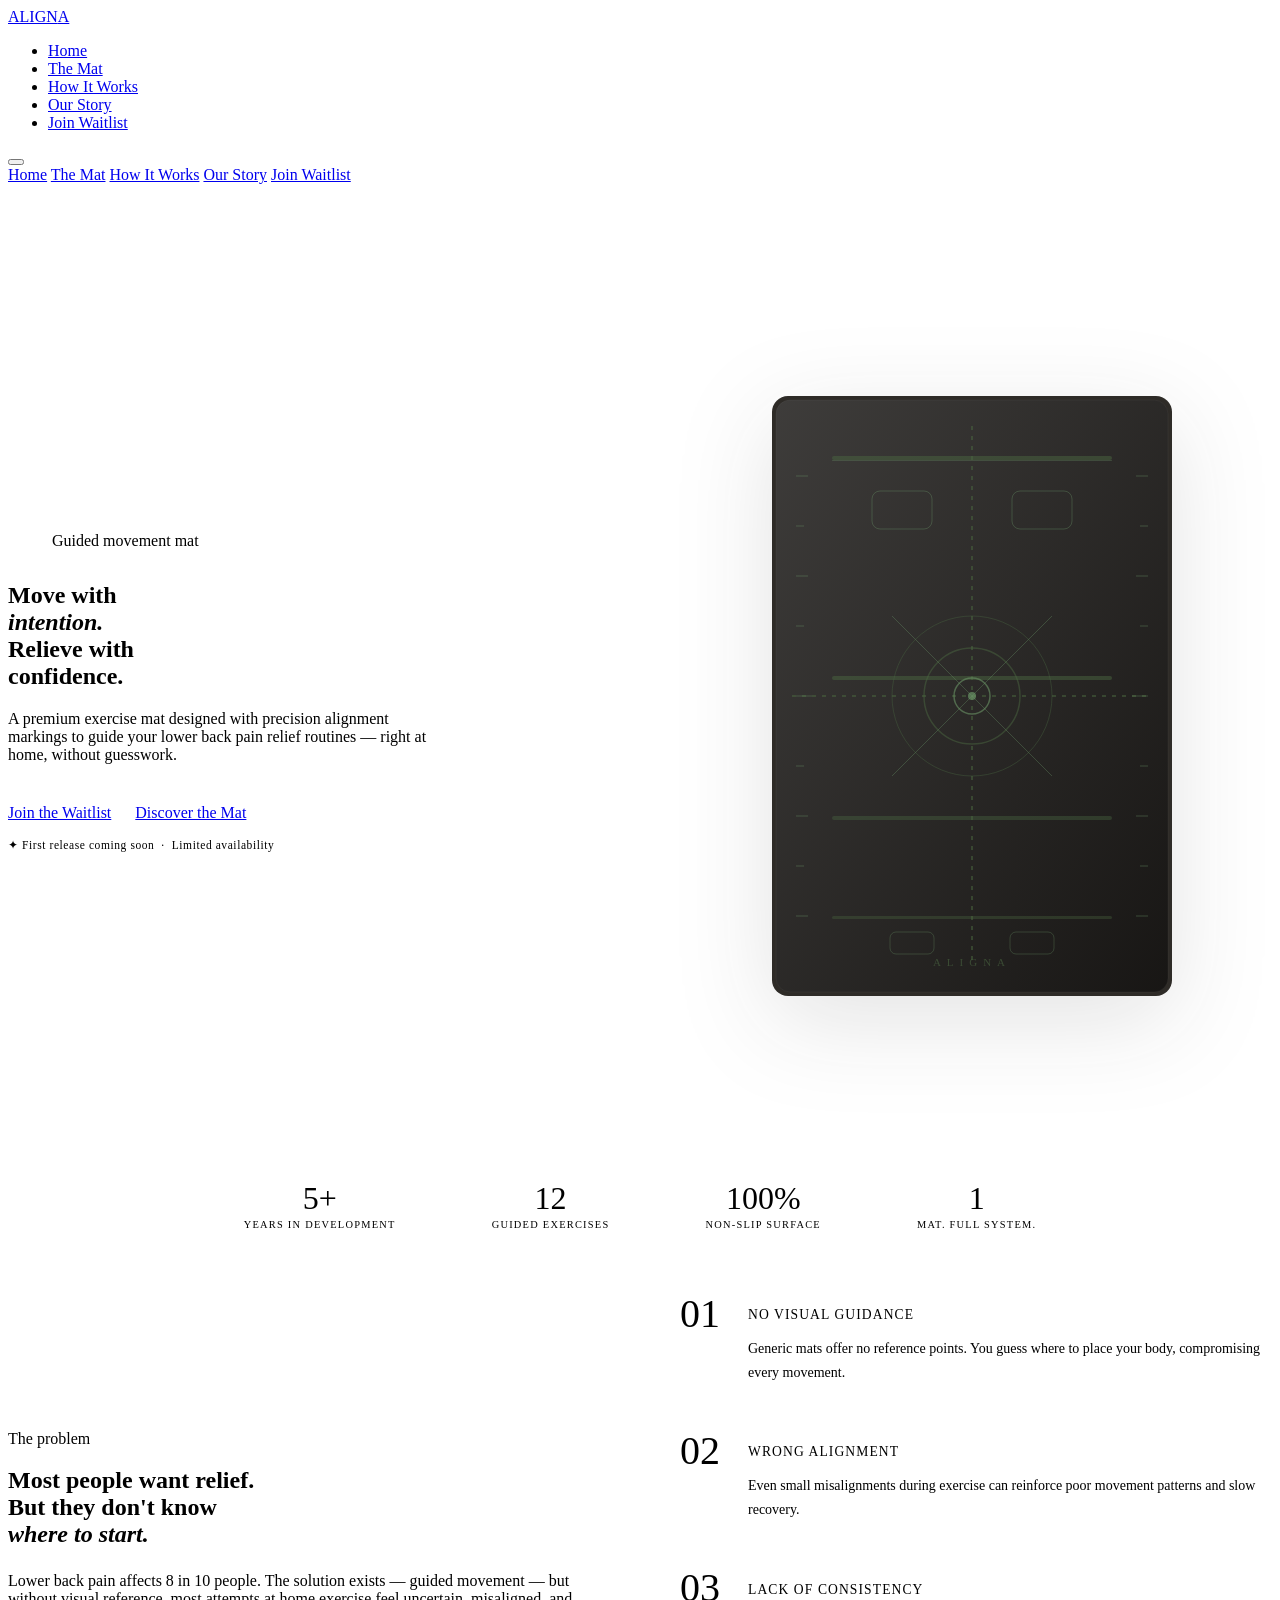
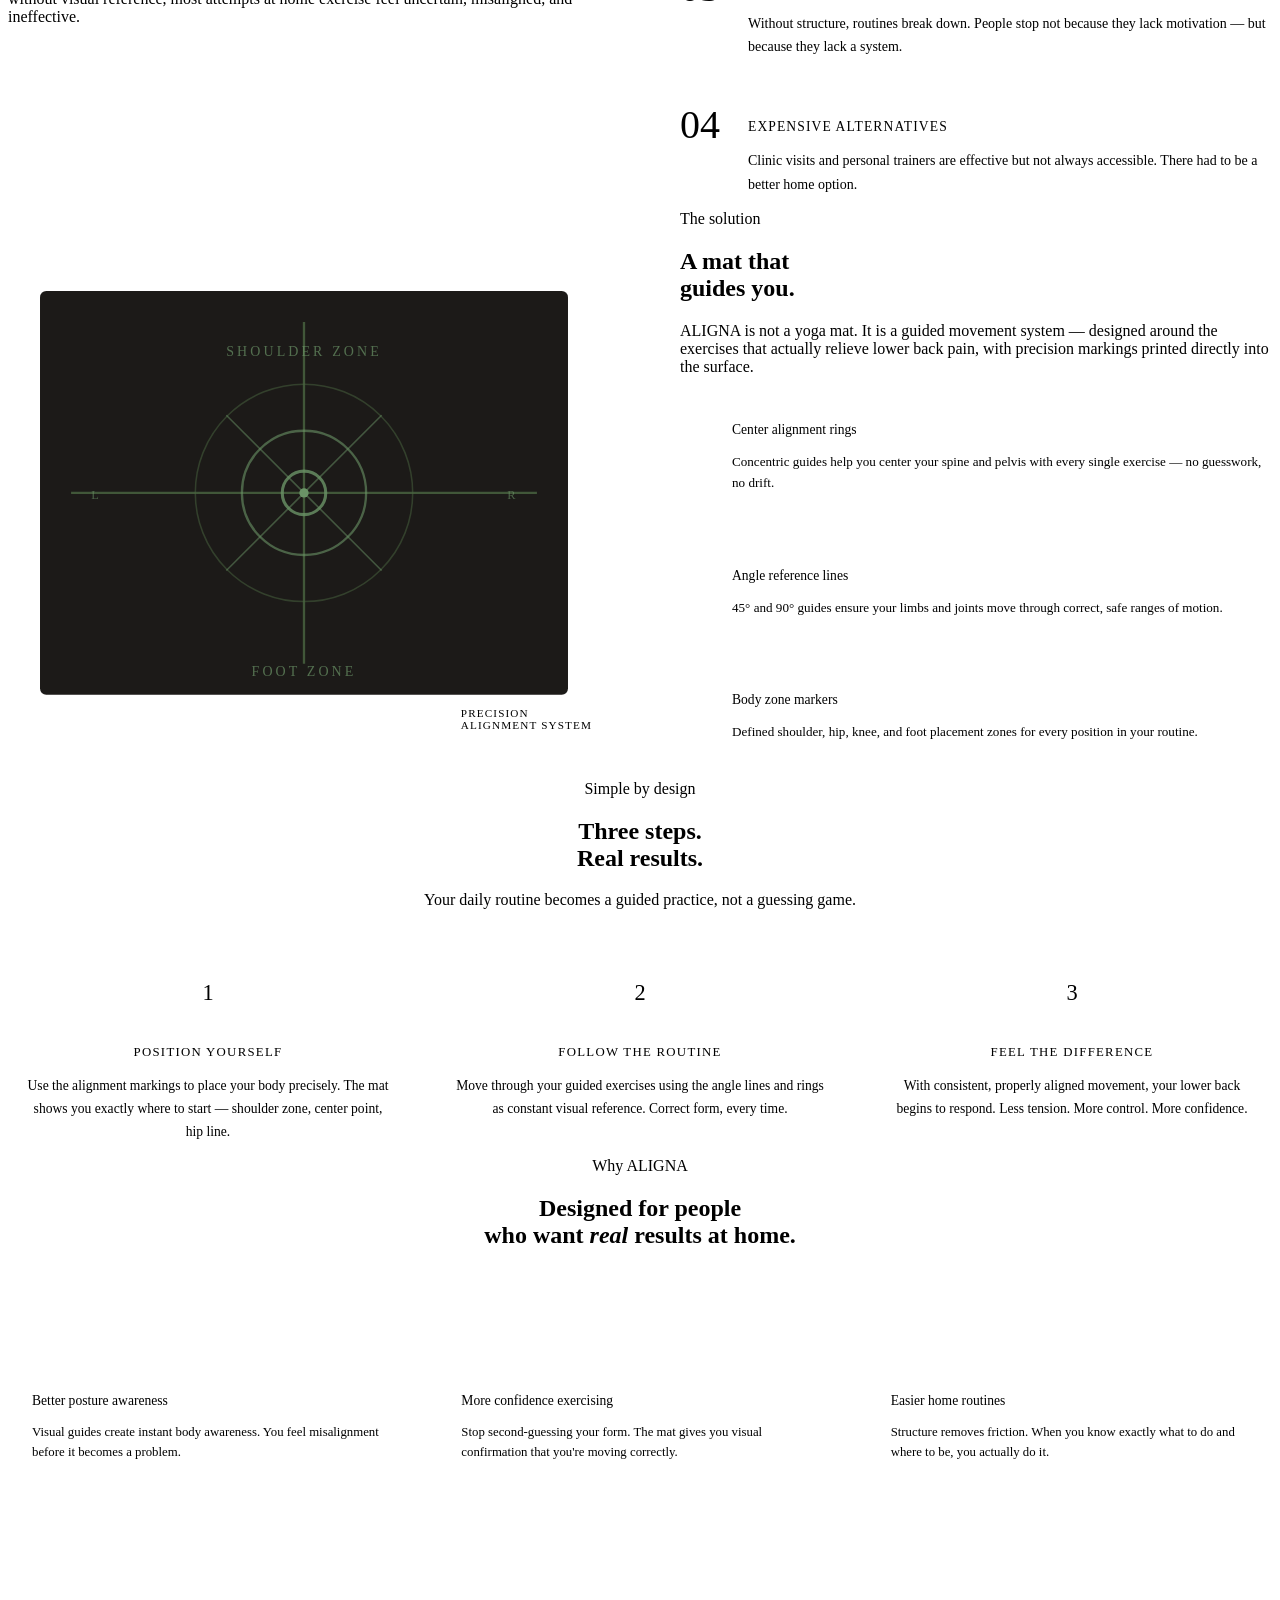
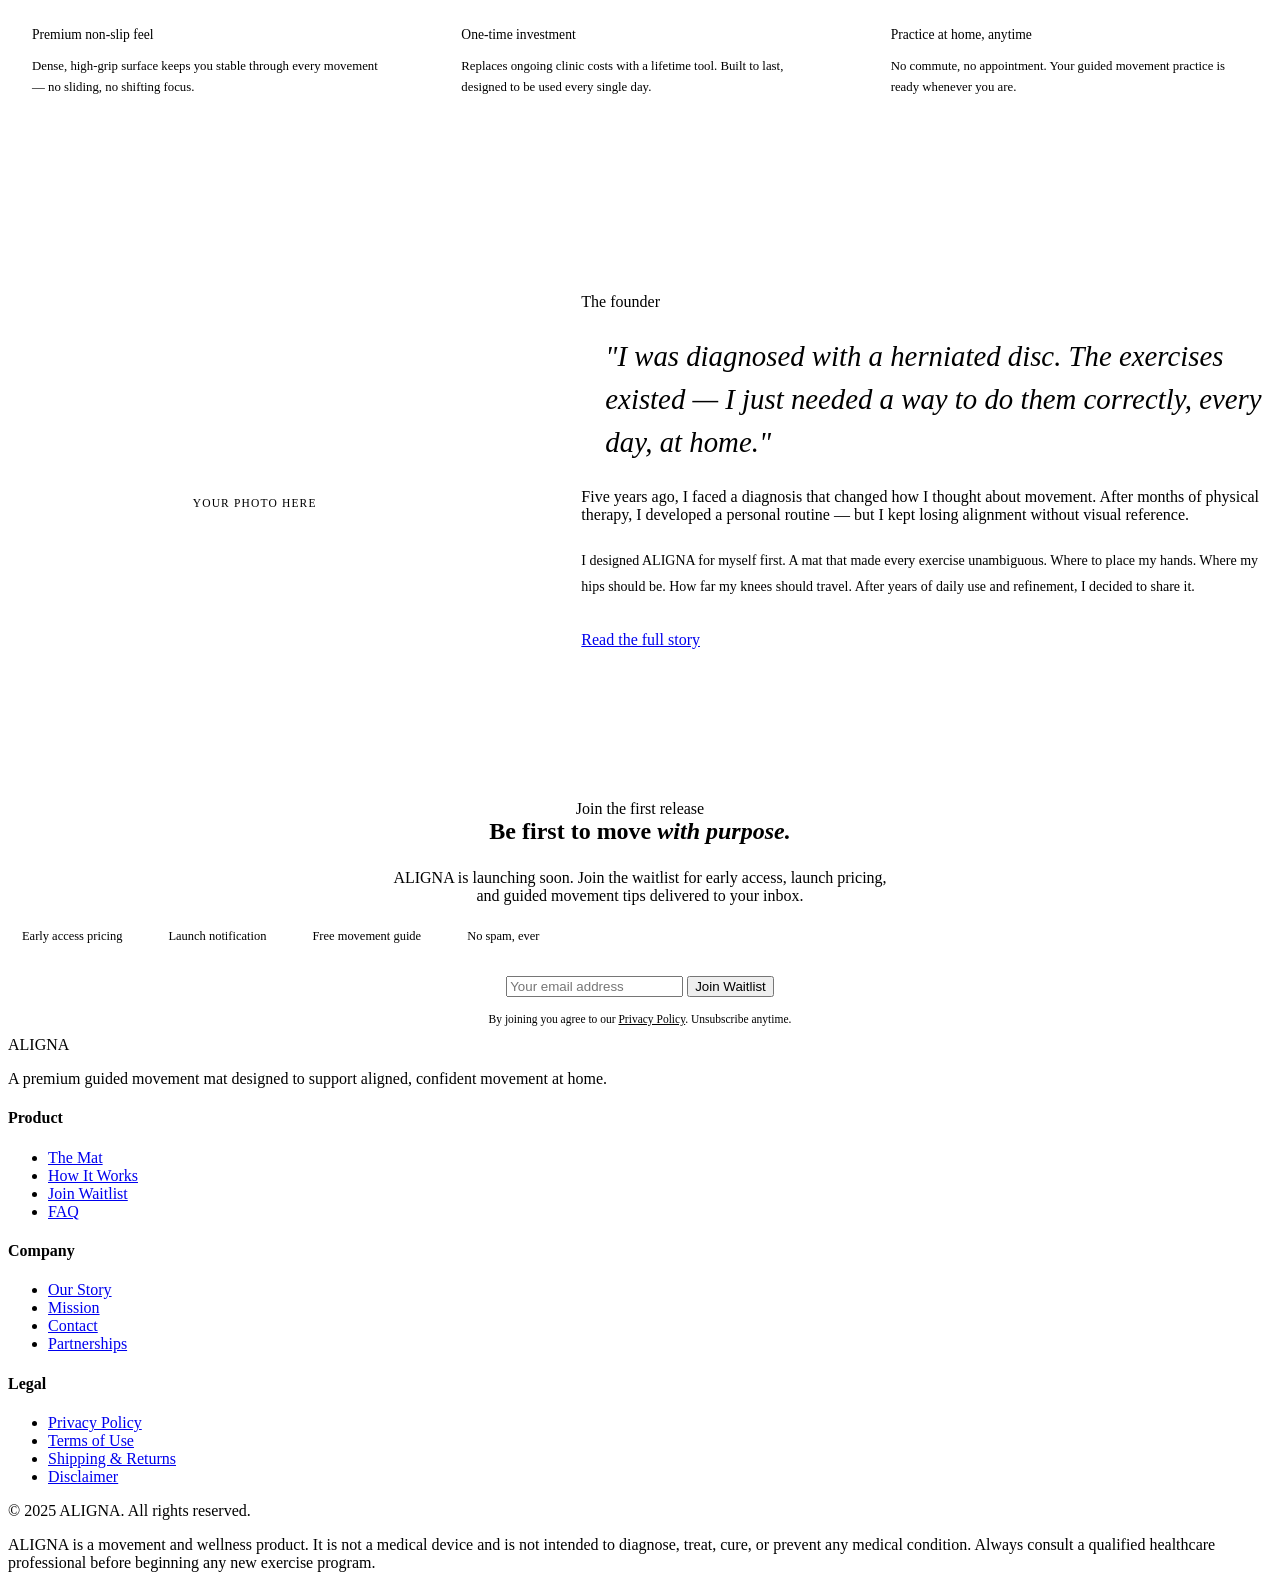
==== index.html @ c0b07f99 "Add files via upload" ====
<!DOCTYPE html>
<html lang="en">
<head>
<meta charset="UTF-8">
<meta name="viewport" content="width=device-width, initial-scale=1.0">
<meta name="description" content="ALIGNA is a premium exercise mat designed with precision alignment markings to guide your lower back pain relief routines at home. Built by someone who lived through it.">
<meta name="keywords" content="back pain relief mat, alignment exercise mat, lower back pain exercises, guided movement mat, herniated disc exercises, home mobility mat">
<meta name="author" content="ALIGNA">
<meta name="robots" content="index, follow">
<meta property="og:title" content="ALIGNA — The Guided Movement Mat for Back Pain Relief">
<meta property="og:description" content="A premium exercise mat with precision alignment markings. Designed for guided lower back pain relief routines at home.">
<meta property="og:type" content="website">
<meta property="og:url" content="https://www.alignamat.com/">
<meta name="twitter:card" content="summary_large_image">
<meta name="twitter:title" content="ALIGNA — The Guided Movement Mat">
<meta name="twitter:description" content="Premium alignment mat designed for lower back pain relief. Join the waitlist.">
<link rel="canonical" href="https://www.alignamat.com/">
<title>ALIGNA — The Guided Movement Mat for Back Pain Relief</title>
<link rel="stylesheet" href="css/style.css">

<!-- Product Schema Markup -->
<script type="application/ld+json">
{
  "@context": "https://schema.org",
  "@type": "Product",
  "name": "ALIGNA Guided Movement Mat",
  "description": "A premium exercise mat with precision alignment markings designed to support lower back pain relief and guided home movement routines.",
  "brand": {
    "@type": "Brand",
    "name": "ALIGNA"
  },
  "offers": {
    "@type": "Offer",
    "priceCurrency": "USD",
    "price": "129",
    "availability": "https://schema.org/PreOrder",
    "url": "https://www.alignamat.com/the-mat.html"
  },
  "category": "Exercise & Fitness Equipment"
}
</script>

<!-- Organization Schema -->
<script type="application/ld+json">
{
  "@context": "https://schema.org",
  "@type": "Organization",
  "name": "ALIGNA",
  "url": "https://www.alignamat.com",
  "description": "Premium guided movement mat designed for lower back pain relief.",
  "foundingDate": "2024"
}
</script>

<style>
/* HOME-SPECIFIC STYLES */

/* HERO */
.hero {
  min-height: 100vh;
  display: grid;
  grid-template-columns: 1fr 1fr;
  align-items: center;
  gap: 4rem;
  padding-top: 64px;
}

.hero-content { padding: 4rem 0; }

.hero-eyebrow {
  display: flex;
  align-items: center;
  gap: 0.75rem;
  margin-bottom: 2rem;
}

.hero-eyebrow-line {
  width: 32px;
  height: 1px;
  background: var(--accent);
}

.hero-actions {
  display: flex;
  align-items: center;
  gap: 1.5rem;
  margin-top: 2.5rem;
  flex-wrap: wrap;
}

.hero-note {
  font-size: 0.72rem;
  color: var(--stone);
  letter-spacing: 0.05em;
}

/* HERO MAT VISUAL */
.hero-visual {
  display: flex;
  align-items: center;
  justify-content: center;
  position: relative;
}

.hero-visual::before {
  content: '';
  position: absolute;
  width: 380px;
  height: 380px;
  background: radial-gradient(circle, var(--accent-light) 0%, transparent 70%);
  border-radius: 50%;
  z-index: 0;
}

.mat-svg-wrap {
  position: relative;
  z-index: 1;
  width: 100%;
  max-width: 460px;
  filter: drop-shadow(0 24px 48px rgba(28,26,24,0.12));
}

/* STATS BAR */
.stats-bar {
  background: var(--white);
  border-top: 1px solid var(--line);
  border-bottom: 1px solid var(--line);
  padding: 1.5rem 0;
}

.stats-inner {
  display: flex;
  align-items: center;
  justify-content: center;
  gap: 0;
  flex-wrap: wrap;
}

.stat-item {
  padding: 0.5rem 3rem;
  border-right: 1px solid var(--line);
  text-align: center;
}

.stat-item:last-child { border-right: none; }
.stat-value { font-family: var(--serif); font-size: 2rem; font-weight: 300; color: var(--ink); }
.stat-label { font-size: 0.65rem; letter-spacing: 0.12em; text-transform: uppercase; color: var(--stone); margin-top: 0.1rem; }

/* PROBLEM */
.problem-section { background: var(--ink2); color: var(--cream); }

.problem-grid {
  display: grid;
  grid-template-columns: 1fr 1fr;
  gap: 5rem;
  align-items: center;
}

.problem-items { display: flex; flex-direction: column; gap: 2rem; margin-top: 2rem; }

.problem-item {
  display: flex;
  gap: 1.25rem;
  align-items: flex-start;
}

.problem-number {
  font-family: var(--serif);
  font-size: 2.5rem;
  font-weight: 300;
  color: var(--accent2);
  line-height: 1;
  flex-shrink: 0;
  width: 48px;
}

.problem-text h3 {
  font-family: var(--sans);
  font-size: 0.85rem;
  font-weight: 500;
  letter-spacing: 0.08em;
  text-transform: uppercase;
  color: var(--cream);
  margin-bottom: 0.35rem;
}

.problem-text p { font-size: 0.875rem; color: var(--bark); line-height: 1.7; }

/* SOLUTION */
.solution-grid {
  display: grid;
  grid-template-columns: 1fr 1fr;
  gap: 5rem;
  align-items: center;
}

.feature-list { display: flex; flex-direction: column; gap: 1.5rem; margin-top: 2rem; }

.feature-item {
  display: flex;
  gap: 1rem;
  align-items: flex-start;
  padding-bottom: 1.5rem;
  border-bottom: 1px solid var(--line);
}

.feature-item:last-child { border-bottom: none; }

.feature-icon {
  width: 36px;
  height: 36px;
  background: var(--accent-light);
  border-radius: 50%;
  display: flex;
  align-items: center;
  justify-content: center;
  flex-shrink: 0;
}

.feature-icon svg { width: 16px; height: 16px; stroke: var(--accent); fill: none; stroke-width: 1.5; }

.feature-text h3 {
  font-family: var(--sans);
  font-size: 0.85rem;
  font-weight: 500;
  color: var(--ink);
  margin-bottom: 0.25rem;
}

.feature-text p { font-size: 0.82rem; color: var(--stone); line-height: 1.6; }

/* HOW IT WORKS */
.how-section { background: var(--cream2); }

.steps-row {
  display: grid;
  grid-template-columns: 1fr 1fr 1fr;
  gap: 2rem;
  margin-top: 3.5rem;
  position: relative;
}

.steps-row::before {
  content: '';
  position: absolute;
  top: 28px;
  left: 80px;
  right: 80px;
  height: 1px;
  background: var(--sand);
}

.step {
  text-align: center;
  padding: 0 1rem;
  position: relative;
}

.step-num {
  width: 56px;
  height: 56px;
  border-radius: 50%;
  background: var(--white);
  border: 1px solid var(--sand);
  display: flex;
  align-items: center;
  justify-content: center;
  margin: 0 auto 1.5rem;
  position: relative;
  z-index: 1;
}

.step-num span {
  font-family: var(--serif);
  font-size: 1.4rem;
  font-weight: 300;
  color: var(--accent);
}

.step h3 {
  font-family: var(--sans);
  font-size: 0.8rem;
  font-weight: 500;
  letter-spacing: 0.1em;
  text-transform: uppercase;
  margin-bottom: 0.75rem;
}

.step p { font-size: 0.85rem; color: var(--stone); line-height: 1.7; }

/* BENEFITS */
.benefits-grid {
  display: grid;
  grid-template-columns: repeat(3, 1fr);
  gap: 1.5rem;
  margin-top: 3rem;
}

.benefit-card {
  background: var(--white);
  border: 1px solid var(--line);
  padding: 2rem 1.5rem;
  border-radius: 2px;
  transition: border-color 0.25s, transform 0.25s;
}

.benefit-card:hover { border-color: var(--accent); transform: translateY(-3px); }

.benefit-icon {
  width: 44px;
  height: 44px;
  background: var(--accent-light);
  border-radius: 50%;
  display: flex;
  align-items: center;
  justify-content: center;
  margin-bottom: 1.25rem;
}

.benefit-icon svg { width: 20px; height: 20px; stroke: var(--accent); fill: none; stroke-width: 1.5; }
.benefit-card h3 { font-family: var(--sans); font-size: 0.85rem; font-weight: 500; margin-bottom: 0.5rem; }
.benefit-card p { font-size: 0.8rem; color: var(--stone); line-height: 1.6; }

/* FOUNDER */
.founder-section { background: var(--sand); }

.founder-grid {
  display: grid;
  grid-template-columns: 1fr 1.4fr;
  gap: 5rem;
  align-items: center;
}

.founder-visual {
  aspect-ratio: 3/4;
  background: var(--cream2);
  border-radius: 2px;
  display: flex;
  align-items: center;
  justify-content: center;
  overflow: hidden;
  position: relative;
}

.founder-placeholder {
  text-align: center;
  color: var(--stone);
}

.founder-placeholder p { font-size: 0.72rem; letter-spacing: 0.1em; text-transform: uppercase; margin-top: 0.5rem; }

.founder-quote {
  font-family: var(--serif);
  font-size: clamp(1.3rem, 2.5vw, 1.8rem);
  font-style: italic;
  font-weight: 300;
  line-height: 1.5;
  color: var(--ink);
  margin: 1.5rem 0;
  padding-left: 1.5rem;
  border-left: 2px solid var(--accent);
}

/* EMAIL CAPTURE */
.email-section { background: var(--ink); }
.email-section .label { color: var(--accent2); }
.email-section .display { color: var(--cream); }
.email-section .display em { color: var(--accent2); }
.email-section .body-lg { color: var(--bark); }

.email-benefits {
  display: flex;
  gap: 2rem;
  margin: 1.5rem 0 2rem;
  flex-wrap: wrap;
}

.email-benefit {
  display: flex;
  align-items: center;
  gap: 0.5rem;
  font-size: 0.78rem;
  color: var(--stone);
}

.email-benefit::before {
  content: '';
  width: 6px;
  height: 6px;
  border-radius: 50%;
  background: var(--accent2);
  flex-shrink: 0;
}

/* RESPONSIVE */
@media (max-width: 900px) {
  .hero { grid-template-columns: 1fr; padding-top: 100px; }
  .hero-visual { order: -1; }
  .hero-visual::before { width: 260px; height: 260px; }
  .problem-grid, .solution-grid, .founder-grid { grid-template-columns: 1fr; gap: 3rem; }
  .steps-row { grid-template-columns: 1fr; }
  .steps-row::before { display: none; }
  .benefits-grid { grid-template-columns: 1fr 1fr; }
  .stat-item { padding: 0.5rem 1.5rem; }
}

@media (max-width: 600px) {
  .benefits-grid { grid-template-columns: 1fr; }
  .hero-actions { flex-direction: column; align-items: flex-start; }
  .stats-inner { gap: 0; }
  .stat-item { width: 50%; border-right: 1px solid var(--line); border-bottom: 1px solid var(--line); }
}
</style>
</head>
<body>

<!-- NAV -->
<nav>
  <div class="nav-inner">
    <a href="index.html" class="nav-logo">ALIGN<span>A</span></a>
    <ul class="nav-links">
      <li><a href="index.html">Home</a></li>
      <li><a href="the-mat.html">The Mat</a></li>
      <li><a href="how-it-works.html">How It Works</a></li>
      <li><a href="our-story.html">Our Story</a></li>
      <li><a href="#waitlist" class="nav-cta">Join Waitlist</a></li>
    </ul>
    <button class="nav-mobile-btn" aria-label="Menu">
      <span></span><span></span><span></span>
    </button>
  </div>
</nav>

<div class="mobile-menu">
  <a href="index.html">Home</a>
  <a href="the-mat.html">The Mat</a>
  <a href="how-it-works.html">How It Works</a>
  <a href="our-story.html">Our Story</a>
  <a href="#waitlist">Join Waitlist</a>
</div>

<main>

<!-- HERO -->
<section class="container">
  <div class="hero">
    <div class="hero-content">
      <div class="hero-eyebrow fade-up">
        <div class="hero-eyebrow-line"></div>
        <span class="label">Guided movement mat</span>
      </div>
      <h1 class="display fade-up-2">
        Move with<br>
        <em>intention.</em><br>
        Relieve with<br>
        confidence.
      </h1>
      <div class="divider fade-up-3"></div>
      <p class="body-lg fade-up-3" style="max-width:440px;color:var(--stone)">
        A premium exercise mat designed with precision alignment markings to guide your lower back pain relief routines — right at home, without guesswork.
      </p>
      <div class="hero-actions fade-up-4">
        <a href="#waitlist" class="btn btn-dark">Join the Waitlist</a>
        <a href="the-mat.html" class="btn btn-outline">Discover the Mat</a>
      </div>
      <p class="hero-note fade-up-4" style="margin-top:1rem">
        ✦ First release coming soon &nbsp;·&nbsp; Limited availability
      </p>
    </div>

    <div class="hero-visual fade-in">
      <!-- Premium mat illustration in pure SVG -->
      <div class="mat-svg-wrap">
        <svg viewBox="0 0 460 640" fill="none" xmlns="http://www.w3.org/2000/svg">
          <!-- Mat body -->
          <rect x="30" y="20" width="400" height="600" rx="16" fill="#2e2b27"/>
          <rect x="34" y="24" width="392" height="592" rx="14" fill="#1c1a18"/>

          <!-- Surface texture gradient -->
          <rect x="34" y="24" width="392" height="592" rx="14" fill="url(#matGrad)" opacity="0.15"/>

          <!-- Center vertical line -->
          <line x1="230" y1="50" x2="230" y2="590" stroke="#4a6741" stroke-width="1.5" stroke-dasharray="4 6" opacity="0.7"/>

          <!-- Center horizontal line -->
          <line x1="50" y1="320" x2="410" y2="320" stroke="#4a6741" stroke-width="1.5" stroke-dasharray="4 6" opacity="0.7"/>

          <!-- Shoulder guide — top zone -->
          <rect x="90" y="80" width="280" height="4" rx="2" fill="#4a6741" opacity="0.5"/>
          <rect x="90" y="84" width="280" height="1" rx="0.5" fill="#6b9467" opacity="0.3"/>

          <!-- Hip guide -->
          <rect x="90" y="300" width="280" height="4" rx="2" fill="#4a6741" opacity="0.5"/>

          <!-- Knee guide -->
          <rect x="90" y="440" width="280" height="4" rx="2" fill="#4a6741" opacity="0.4"/>

          <!-- Foot guide -->
          <rect x="90" y="540" width="280" height="3" rx="1.5" fill="#4a6741" opacity="0.35"/>

          <!-- Center circles — alignment rings -->
          <circle cx="230" cy="320" r="80" stroke="#4a6741" stroke-width="1" opacity="0.4"/>
          <circle cx="230" cy="320" r="48" stroke="#4a6741" stroke-width="1.5" opacity="0.5"/>
          <circle cx="230" cy="320" r="18" stroke="#6b9467" stroke-width="1.5" opacity="0.6"/>
          <circle cx="230" cy="320" r="4" fill="#6b9467" opacity="0.7"/>

          <!-- Angle guides — 45° -->
          <line x1="150" y1="240" x2="230" y2="320" stroke="#6b9467" stroke-width="1" opacity="0.35"/>
          <line x1="310" y1="240" x2="230" y2="320" stroke="#6b9467" stroke-width="1" opacity="0.35"/>
          <line x1="150" y1="400" x2="230" y2="320" stroke="#6b9467" stroke-width="1" opacity="0.35"/>
          <line x1="310" y1="400" x2="230" y2="320" stroke="#6b9467" stroke-width="1" opacity="0.35"/>

          <!-- Ruler marks — left edge -->
          <g opacity="0.4" stroke="#6b9467" stroke-width="1">
            <line x1="54" y1="100" x2="66" y2="100"/>
            <line x1="54" y1="150" x2="62" y2="150"/>
            <line x1="54" y1="200" x2="66" y2="200"/>
            <line x1="54" y1="250" x2="62" y2="250"/>
            <line x1="54" y1="320" x2="70" y2="320"/>
            <line x1="54" y1="390" x2="62" y2="390"/>
            <line x1="54" y1="440" x2="66" y2="440"/>
            <line x1="54" y1="490" x2="62" y2="490"/>
            <line x1="54" y1="540" x2="66" y2="540"/>
          </g>

          <!-- Ruler marks — right edge -->
          <g opacity="0.4" stroke="#6b9467" stroke-width="1">
            <line x1="406" y1="100" x2="394" y2="100"/>
            <line x1="406" y1="150" x2="398" y2="150"/>
            <line x1="406" y1="200" x2="394" y2="200"/>
            <line x1="406" y1="250" x2="398" y2="250"/>
            <line x1="406" y1="320" x2="390" y2="320"/>
            <line x1="406" y1="390" x2="398" y2="390"/>
            <line x1="406" y1="440" x2="394" y2="440"/>
            <line x1="406" y1="490" x2="398" y2="490"/>
            <line x1="406" y1="540" x2="394" y2="540"/>
          </g>

          <!-- Hand placement guides — top -->
          <rect x="130" y="115" width="60" height="38" rx="8" stroke="#6b9467" stroke-width="1" opacity="0.35"/>
          <rect x="270" y="115" width="60" height="38" rx="8" stroke="#6b9467" stroke-width="1" opacity="0.35"/>

          <!-- Foot placement guides — bottom -->
          <rect x="148" y="556" width="44" height="22" rx="6" stroke="#6b9467" stroke-width="1" opacity="0.3"/>
          <rect x="268" y="556" width="44" height="22" rx="6" stroke="#6b9467" stroke-width="1" opacity="0.3"/>

          <!-- ALIGNA wordmark on mat -->
          <text x="230" y="590" text-anchor="middle" font-family="Georgia, serif" font-size="11" fill="#4a6741" opacity="0.6" letter-spacing="6">ALIGNA</text>

          <!-- Subtle mat edge highlight -->
          <rect x="34" y="24" width="392" height="592" rx="14" stroke="rgba(255,255,255,0.04)" stroke-width="1" fill="none"/>

          <defs>
            <linearGradient id="matGrad" x1="0" y1="0" x2="1" y2="1">
              <stop offset="0%" stop-color="#ffffff"/>
              <stop offset="100%" stop-color="#000000"/>
            </linearGradient>
          </defs>
        </svg>
      </div>
    </div>
  </div>
</section>

<!-- STATS BAR -->
<div class="stats-bar reveal">
  <div class="stats-inner">
    <div class="stat-item">
      <div class="stat-value">5+</div>
      <div class="stat-label">Years in development</div>
    </div>
    <div class="stat-item">
      <div class="stat-value">12</div>
      <div class="stat-label">Guided exercises</div>
    </div>
    <div class="stat-item">
      <div class="stat-value">100%</div>
      <div class="stat-label">Non-slip surface</div>
    </div>
    <div class="stat-item">
      <div class="stat-value">1</div>
      <div class="stat-label">Mat. Full system.</div>
    </div>
  </div>
</div>

<!-- PROBLEM -->
<section class="problem-section section">
  <div class="container">
    <div class="problem-grid">
      <div class="reveal">
        <span class="label" style="color:var(--accent2)">The problem</span>
        <div class="divider" style="background:var(--accent2)"></div>
        <h2 class="section-title" style="color:var(--cream)">
          Most people want relief.<br>
          But they don't know<br>
          <em style="color:var(--accent2)">where to start.</em>
        </h2>
        <p class="body-lg" style="color:var(--bark);margin-top:1.5rem">
          Lower back pain affects 8 in 10 people. The solution exists — guided movement — but without visual reference, most attempts at home exercise feel uncertain, misaligned, and ineffective.
        </p>
      </div>
      <div class="problem-items">
        <div class="problem-item reveal" data-delay="0">
          <div class="problem-number">01</div>
          <div class="problem-text">
            <h3>No visual guidance</h3>
            <p>Generic mats offer no reference points. You guess where to place your body, compromising every movement.</p>
          </div>
        </div>
        <div class="problem-item reveal" data-delay="100">
          <div class="problem-number">02</div>
          <div class="problem-text">
            <h3>Wrong alignment</h3>
            <p>Even small misalignments during exercise can reinforce poor movement patterns and slow recovery.</p>
          </div>
        </div>
        <div class="problem-item reveal" data-delay="200">
          <div class="problem-number">03</div>
          <div class="problem-text">
            <h3>Lack of consistency</h3>
            <p>Without structure, routines break down. People stop not because they lack motivation — but because they lack a system.</p>
          </div>
        </div>
        <div class="problem-item reveal" data-delay="300">
          <div class="problem-number">04</div>
          <div class="problem-text">
            <h3>Expensive alternatives</h3>
            <p>Clinic visits and personal trainers are effective but not always accessible. There had to be a better home option.</p>
          </div>
        </div>
      </div>
    </div>
  </div>
</section>

<!-- SOLUTION -->
<section class="section">
  <div class="container">
    <div class="solution-grid">
      <!-- Mat close-up visual -->
      <div class="reveal" style="position:relative">
        <div style="background:var(--cream2);border-radius:2px;padding:2rem;border:1px solid var(--line)">
          <svg viewBox="0 0 340 260" fill="none" xmlns="http://www.w3.org/2000/svg">
            <rect width="340" height="260" rx="4" fill="#1c1a18"/>
            <!-- Center cross -->
            <line x1="170" y1="20" x2="170" y2="240" stroke="#4a6741" stroke-width="1.5" opacity="0.8"/>
            <line x1="20" y1="130" x2="320" y2="130" stroke="#4a6741" stroke-width="1.5" opacity="0.8"/>
            <!-- Rings -->
            <circle cx="170" cy="130" r="70" stroke="#4a6741" stroke-width="1" opacity="0.5"/>
            <circle cx="170" cy="130" r="40" stroke="#6b9467" stroke-width="1.5" opacity="0.6"/>
            <circle cx="170" cy="130" r="14" stroke="#6b9467" stroke-width="2" opacity="0.8"/>
            <circle cx="170" cy="130" r="3" fill="#6b9467"/>
            <!-- Angle lines -->
            <line x1="120" y1="80" x2="170" y2="130" stroke="#6b9467" stroke-width="1" opacity="0.5"/>
            <line x1="220" y1="80" x2="170" y2="130" stroke="#6b9467" stroke-width="1" opacity="0.5"/>
            <line x1="120" y1="180" x2="170" y2="130" stroke="#6b9467" stroke-width="1" opacity="0.5"/>
            <line x1="220" y1="180" x2="170" y2="130" stroke="#6b9467" stroke-width="1" opacity="0.5"/>
            <!-- Body zone labels -->
            <text x="170" y="42" text-anchor="middle" font-family="Georgia" font-size="9" fill="#6b9467" opacity="0.7" letter-spacing="2">SHOULDER ZONE</text>
            <text x="170" y="248" text-anchor="middle" font-family="Georgia" font-size="9" fill="#6b9467" opacity="0.7" letter-spacing="2">FOOT ZONE</text>
            <text x="36" y="134" text-anchor="middle" font-family="Georgia" font-size="8" fill="#6b9467" opacity="0.6" letter-spacing="1">L</text>
            <text x="304" y="134" text-anchor="middle" font-family="Georgia" font-size="8" fill="#6b9467" opacity="0.6" letter-spacing="1">R</text>
          </svg>
        </div>
        <div style="position:absolute;bottom:-1rem;right:-1rem;background:var(--accent);color:var(--white);padding:1rem 1.5rem;font-size:0.7rem;letter-spacing:0.1em;text-transform:uppercase;font-weight:500">
          Precision<br>Alignment System
        </div>
      </div>

      <div class="reveal">
        <span class="pill">The solution</span>
        <h2 class="section-title">A mat that<br>guides you.</h2>
        <div class="divider"></div>
        <p class="body-lg" style="color:var(--stone);margin-bottom:2rem">
          ALIGNA is not a yoga mat. It is a guided movement system — designed around the exercises that actually relieve lower back pain, with precision markings printed directly into the surface.
        </p>
        <div class="feature-list">
          <div class="feature-item">
            <div class="feature-icon">
              <svg viewBox="0 0 24 24"><circle cx="12" cy="12" r="3"/><circle cx="12" cy="12" r="8"/><line x1="12" y1="4" x2="12" y2="2"/><line x1="12" y1="22" x2="12" y2="20"/><line x1="4" y1="12" x2="2" y2="12"/><line x1="22" y1="12" x2="20" y2="12"/></svg>
            </div>
            <div class="feature-text">
              <h3>Center alignment rings</h3>
              <p>Concentric guides help you center your spine and pelvis with every single exercise — no guesswork, no drift.</p>
            </div>
          </div>
          <div class="feature-item">
            <div class="feature-icon">
              <svg viewBox="0 0 24 24"><line x1="12" y1="2" x2="12" y2="22"/><line x1="2" y1="12" x2="22" y2="12"/><line x1="5" y1="5" x2="19" y2="19"/><line x1="19" y1="5" x2="5" y2="19"/></svg>
            </div>
            <div class="feature-text">
              <h3>Angle reference lines</h3>
              <p>45° and 90° guides ensure your limbs and joints move through correct, safe ranges of motion.</p>
            </div>
          </div>
          <div class="feature-item">
            <div class="feature-icon">
              <svg viewBox="0 0 24 24"><rect x="3" y="3" width="18" height="18" rx="2"/><line x1="3" y1="9" x2="21" y2="9"/><line x1="3" y1="15" x2="21" y2="15"/><line x1="9" y1="3" x2="9" y2="21"/><line x1="15" y1="3" x2="15" y2="21"/></svg>
            </div>
            <div class="feature-text">
              <h3>Body zone markers</h3>
              <p>Defined shoulder, hip, knee, and foot placement zones for every position in your routine.</p>
            </div>
          </div>
        </div>
      </div>
    </div>
  </div>
</section>

<!-- HOW IT WORKS -->
<section class="how-section section">
  <div class="container">
    <div style="text-align:center" class="reveal">
      <span class="pill">Simple by design</span>
      <h2 class="section-title">Three steps.<br>Real results.</h2>
      <p class="body-lg" style="color:var(--stone);max-width:500px;margin:1rem auto 0">Your daily routine becomes a guided practice, not a guessing game.</p>
    </div>
    <div class="steps-row">
      <div class="step reveal" data-delay="0">
        <div class="step-num"><span>1</span></div>
        <h3>Position yourself</h3>
        <p>Use the alignment markings to place your body precisely. The mat shows you exactly where to start — shoulder zone, center point, hip line.</p>
      </div>
      <div class="step reveal" data-delay="150">
        <div class="step-num"><span>2</span></div>
        <h3>Follow the routine</h3>
        <p>Move through your guided exercises using the angle lines and rings as constant visual reference. Correct form, every time.</p>
      </div>
      <div class="step reveal" data-delay="300">
        <div class="step-num"><span>3</span></div>
        <h3>Feel the difference</h3>
        <p>With consistent, properly aligned movement, your lower back begins to respond. Less tension. More control. More confidence.</p>
      </div>
    </div>
  </div>
</section>

<!-- BENEFITS -->
<section class="section">
  <div class="container">
    <div class="reveal" style="text-align:center">
      <span class="label">Why ALIGNA</span>
      <div class="divider divider-center"></div>
      <h2 class="section-title">Designed for people<br>who want <em style="font-style:italic">real</em> results at home.</h2>
    </div>
    <div class="benefits-grid">
      <div class="benefit-card reveal" data-delay="0">
        <div class="benefit-icon">
          <svg viewBox="0 0 24 24"><path d="M12 2L2 7l10 5 10-5-10-5z"/><path d="M2 17l10 5 10-5"/><path d="M2 12l10 5 10-5"/></svg>
        </div>
        <h3>Better posture awareness</h3>
        <p>Visual guides create instant body awareness. You feel misalignment before it becomes a problem.</p>
      </div>
      <div class="benefit-card reveal" data-delay="100">
        <div class="benefit-icon">
          <svg viewBox="0 0 24 24"><path d="M22 11.08V12a10 10 0 1 1-5.93-9.14"/><polyline points="22 4 12 14.01 9 11.01"/></svg>
        </div>
        <h3>More confidence exercising</h3>
        <p>Stop second-guessing your form. The mat gives you visual confirmation that you're moving correctly.</p>
      </div>
      <div class="benefit-card reveal" data-delay="200">
        <div class="benefit-icon">
          <svg viewBox="0 0 24 24"><circle cx="12" cy="12" r="10"/><polyline points="12 6 12 12 16 14"/></svg>
        </div>
        <h3>Easier home routines</h3>
        <p>Structure removes friction. When you know exactly what to do and where to be, you actually do it.</p>
      </div>
      <div class="benefit-card reveal" data-delay="0">
        <div class="benefit-icon">
          <svg viewBox="0 0 24 24"><path d="M20.84 4.61a5.5 5.5 0 0 0-7.78 0L12 5.67l-1.06-1.06a5.5 5.5 0 0 0-7.78 7.78l1.06 1.06L12 21.23l7.78-7.78 1.06-1.06a5.5 5.5 0 0 0 0-7.78z"/></svg>
        </div>
        <h3>Premium non-slip feel</h3>
        <p>Dense, high-grip surface keeps you stable through every movement — no sliding, no shifting focus.</p>
      </div>
      <div class="benefit-card reveal" data-delay="100">
        <div class="benefit-icon">
          <svg viewBox="0 0 24 24"><line x1="12" y1="2" x2="12" y2="22"/><path d="M17 5H9.5a3.5 3.5 0 0 0 0 7h5a3.5 3.5 0 0 1 0 7H6"/></svg>
        </div>
        <h3>One-time investment</h3>
        <p>Replaces ongoing clinic costs with a lifetime tool. Built to last, designed to be used every single day.</p>
      </div>
      <div class="benefit-card reveal" data-delay="200">
        <div class="benefit-icon">
          <svg viewBox="0 0 24 24"><path d="M3 9l9-7 9 7v11a2 2 0 0 1-2 2H5a2 2 0 0 1-2-2z"/><polyline points="9 22 9 12 15 12 15 22"/></svg>
        </div>
        <h3>Practice at home, anytime</h3>
        <p>No commute, no appointment. Your guided movement practice is ready whenever you are.</p>
      </div>
    </div>
  </div>
</section>

<!-- FOUNDER -->
<section class="founder-section section">
  <div class="container">
    <div class="founder-grid">
      <div class="founder-visual reveal">
        <!-- Placeholder for founder photo -->
        <div class="founder-placeholder">
          <svg width="64" height="64" viewBox="0 0 24 24" fill="none" stroke="var(--bark)" stroke-width="1">
            <path d="M20 21v-2a4 4 0 0 0-4-4H8a4 4 0 0 0-4 4v2"/>
            <circle cx="12" cy="7" r="4"/>
          </svg>
          <p>Your photo here</p>
        </div>
      </div>
      <div class="reveal">
        <span class="label">The founder</span>
        <div class="divider"></div>
        <blockquote class="founder-quote">
          "I was diagnosed with a herniated disc. The exercises existed — I just needed a way to do them correctly, every day, at home."
        </blockquote>
        <p class="body-lg" style="color:var(--stone);margin-bottom:1.5rem">
          Five years ago, I faced a diagnosis that changed how I thought about movement. After months of physical therapy, I developed a personal routine — but I kept losing alignment without visual reference.
        </p>
        <p style="font-size:0.875rem;color:var(--stone);line-height:1.8;margin-bottom:2rem">
          I designed ALIGNA for myself first. A mat that made every exercise unambiguous. Where to place my hands. Where my hips should be. How far my knees should travel. After years of daily use and refinement, I decided to share it.
        </p>
        <a href="our-story.html" class="btn btn-outline">Read the full story</a>
      </div>
    </div>
  </div>
</section>

<!-- EMAIL CAPTURE -->
<section class="email-section section" id="waitlist">
  <div class="container" style="text-align:center">
    <div class="reveal">
      <span class="label" style="color:var(--accent2)">Join the first release</span>
      <div class="divider divider-center" style="background:var(--accent2)"></div>
      <h2 class="display" style="color:var(--cream);max-width:700px;margin:0 auto">
        Be first to move <em>with purpose.</em>
      </h2>
      <p class="body-lg" style="color:var(--bark);max-width:500px;margin:1.5rem auto 0">
        ALIGNA is launching soon. Join the waitlist for early access, launch pricing, and guided movement tips delivered to your inbox.
      </p>
      <div class="email-benefits">
        <span class="email-benefit">Early access pricing</span>
        <span class="email-benefit">Launch notification</span>
        <span class="email-benefit">Free movement guide</span>
        <span class="email-benefit">No spam, ever</span>
      </div>
      <form class="email-form" style="margin:0 auto" onsubmit="return false">
        <input type="email" placeholder="Your email address" autocomplete="email" required>
        <button type="submit">Join Waitlist</button>
      </form>
      <p style="font-size:0.72rem;color:var(--stone);margin-top:1rem">
        By joining you agree to our <a href="legal.html" style="color:var(--accent2);text-decoration:underline">Privacy Policy</a>. Unsubscribe anytime.
      </p>
    </div>
  </div>
</section>

</main>

<!-- FOOTER -->
<footer>
  <div class="container">
    <div class="footer-grid">
      <div class="footer-brand">
        <div class="footer-logo">ALIGN<span>A</span></div>
        <p class="footer-tagline">A premium guided movement mat designed to support aligned, confident movement at home.</p>
      </div>
      <div class="footer-col">
        <h4>Product</h4>
        <ul>
          <li><a href="the-mat.html">The Mat</a></li>
          <li><a href="how-it-works.html">How It Works</a></li>
          <li><a href="#waitlist">Join Waitlist</a></li>
          <li><a href="the-mat.html#faq">FAQ</a></li>
        </ul>
      </div>
      <div class="footer-col">
        <h4>Company</h4>
        <ul>
          <li><a href="our-story.html">Our Story</a></li>
          <li><a href="our-story.html#mission">Mission</a></li>
          <li><a href="our-story.html#contact">Contact</a></li>
          <li><a href="our-story.html#partnerships">Partnerships</a></li>
        </ul>
      </div>
      <div class="footer-col">
        <h4>Legal</h4>
        <ul>
          <li><a href="legal.html#privacy">Privacy Policy</a></li>
          <li><a href="legal.html#terms">Terms of Use</a></li>
          <li><a href="legal.html#shipping">Shipping & Returns</a></li>
          <li><a href="legal.html#disclaimer">Disclaimer</a></li>
        </ul>
      </div>
    </div>
    <div class="footer-bottom">
      <p>© 2025 ALIGNA. All rights reserved.</p>
      <p class="footer-disclaimer">ALIGNA is a movement and wellness product. It is not a medical device and is not intended to diagnose, treat, cure, or prevent any medical condition. Always consult a qualified healthcare professional before beginning any new exercise program.</p>
    </div>
  </div>
</footer>

<script src="js/main.js"></script>
</body>
</html>
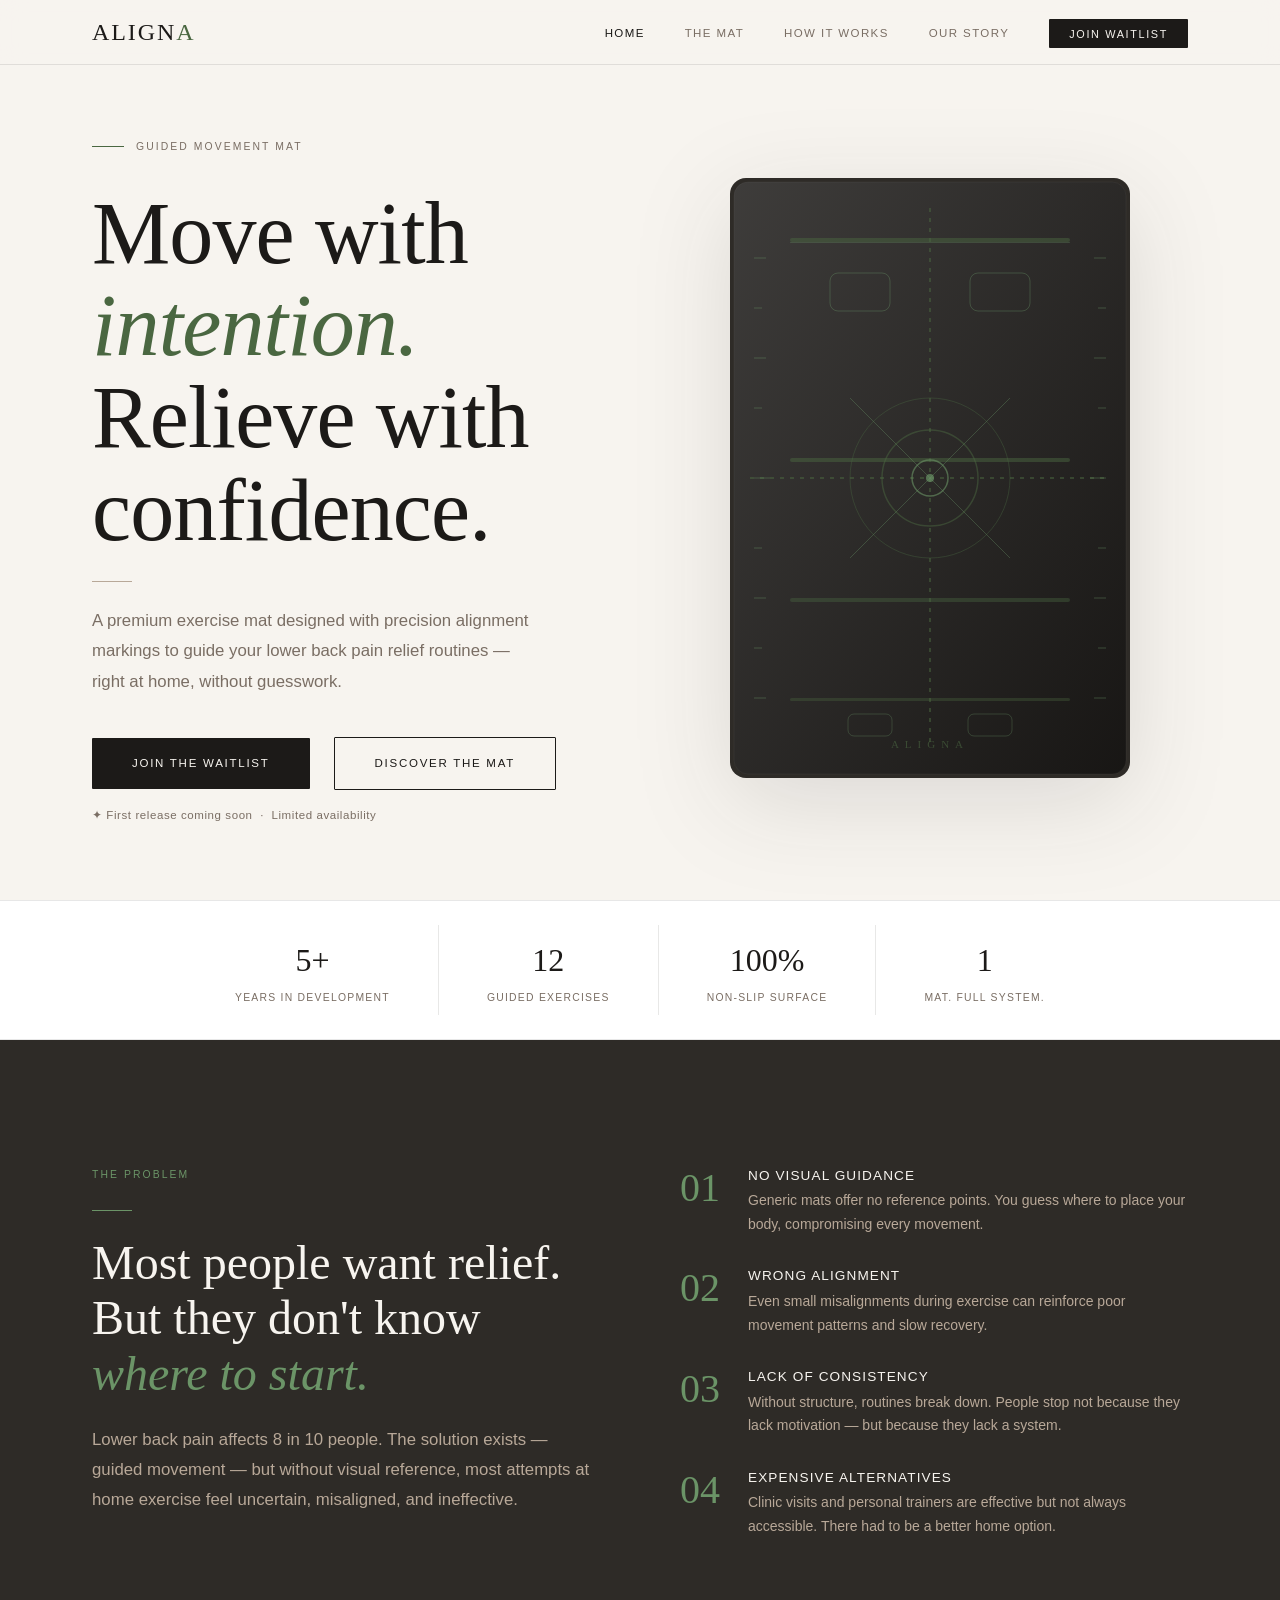
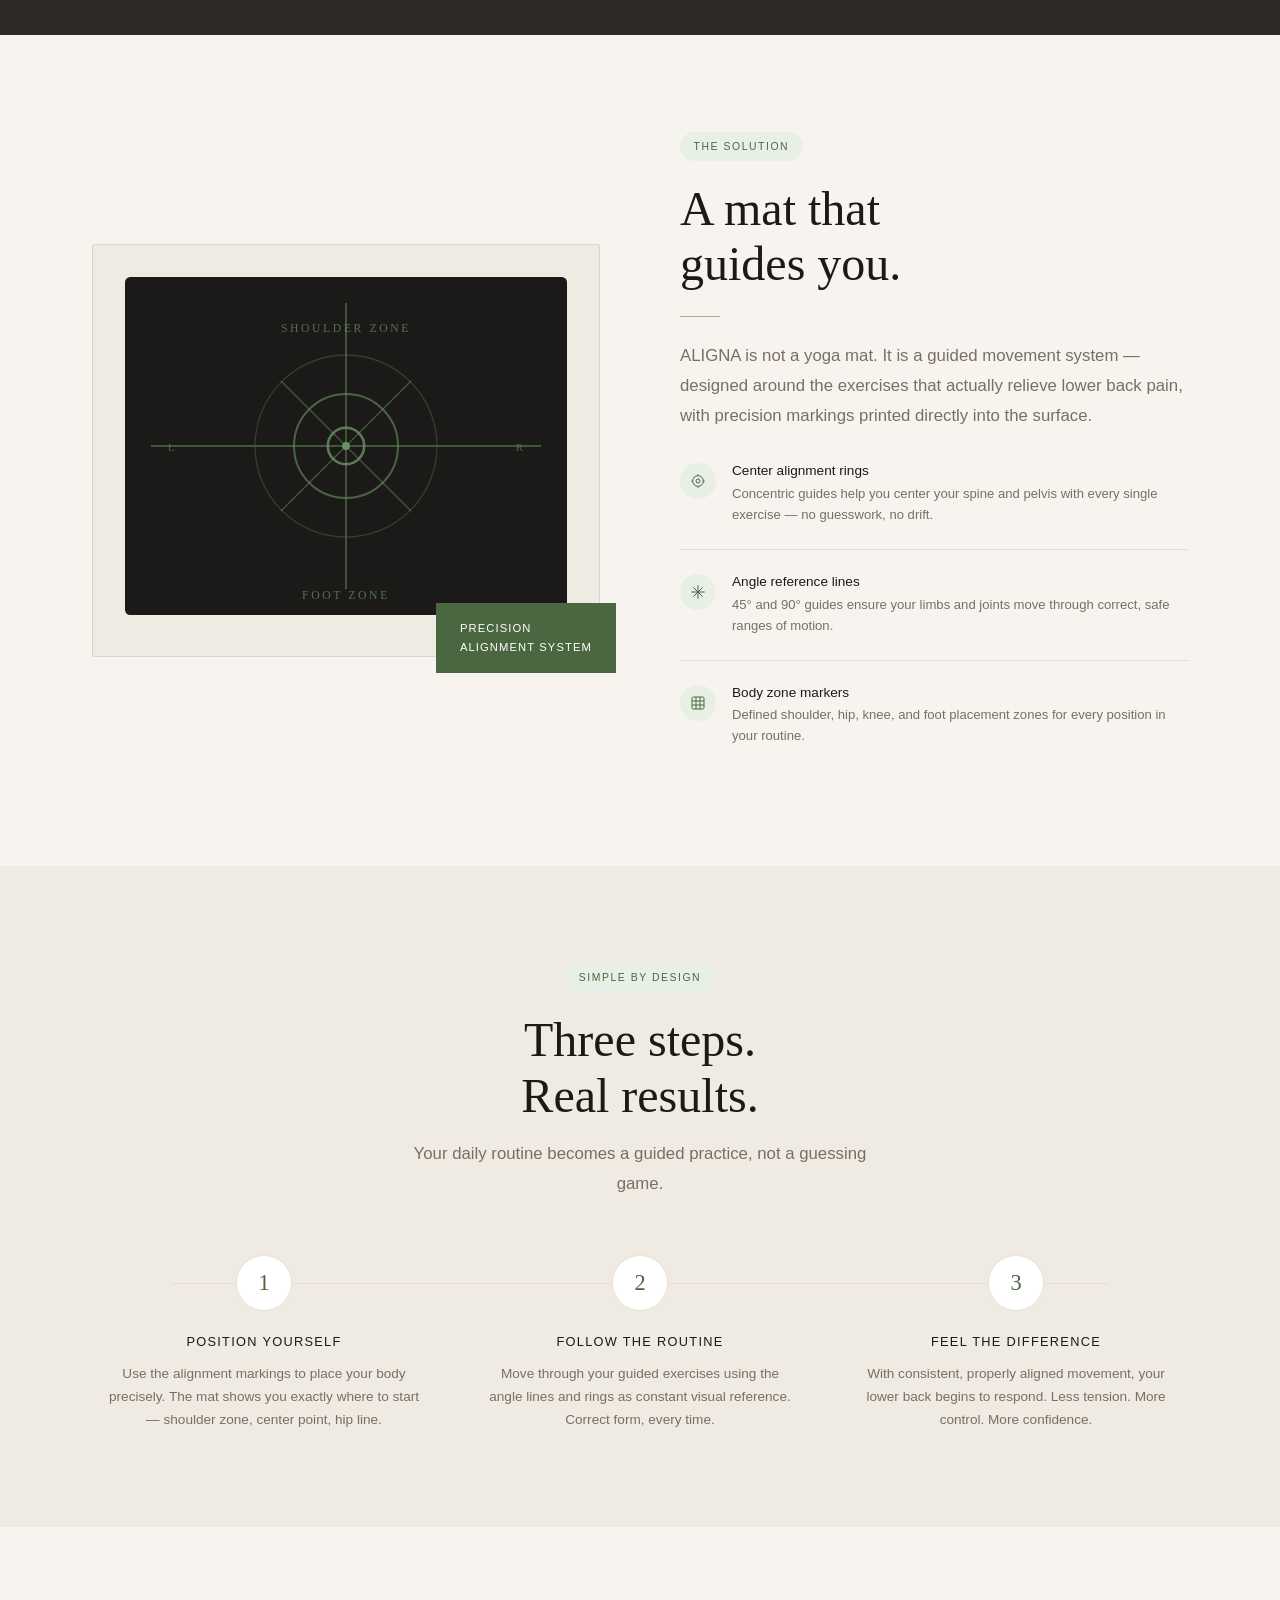
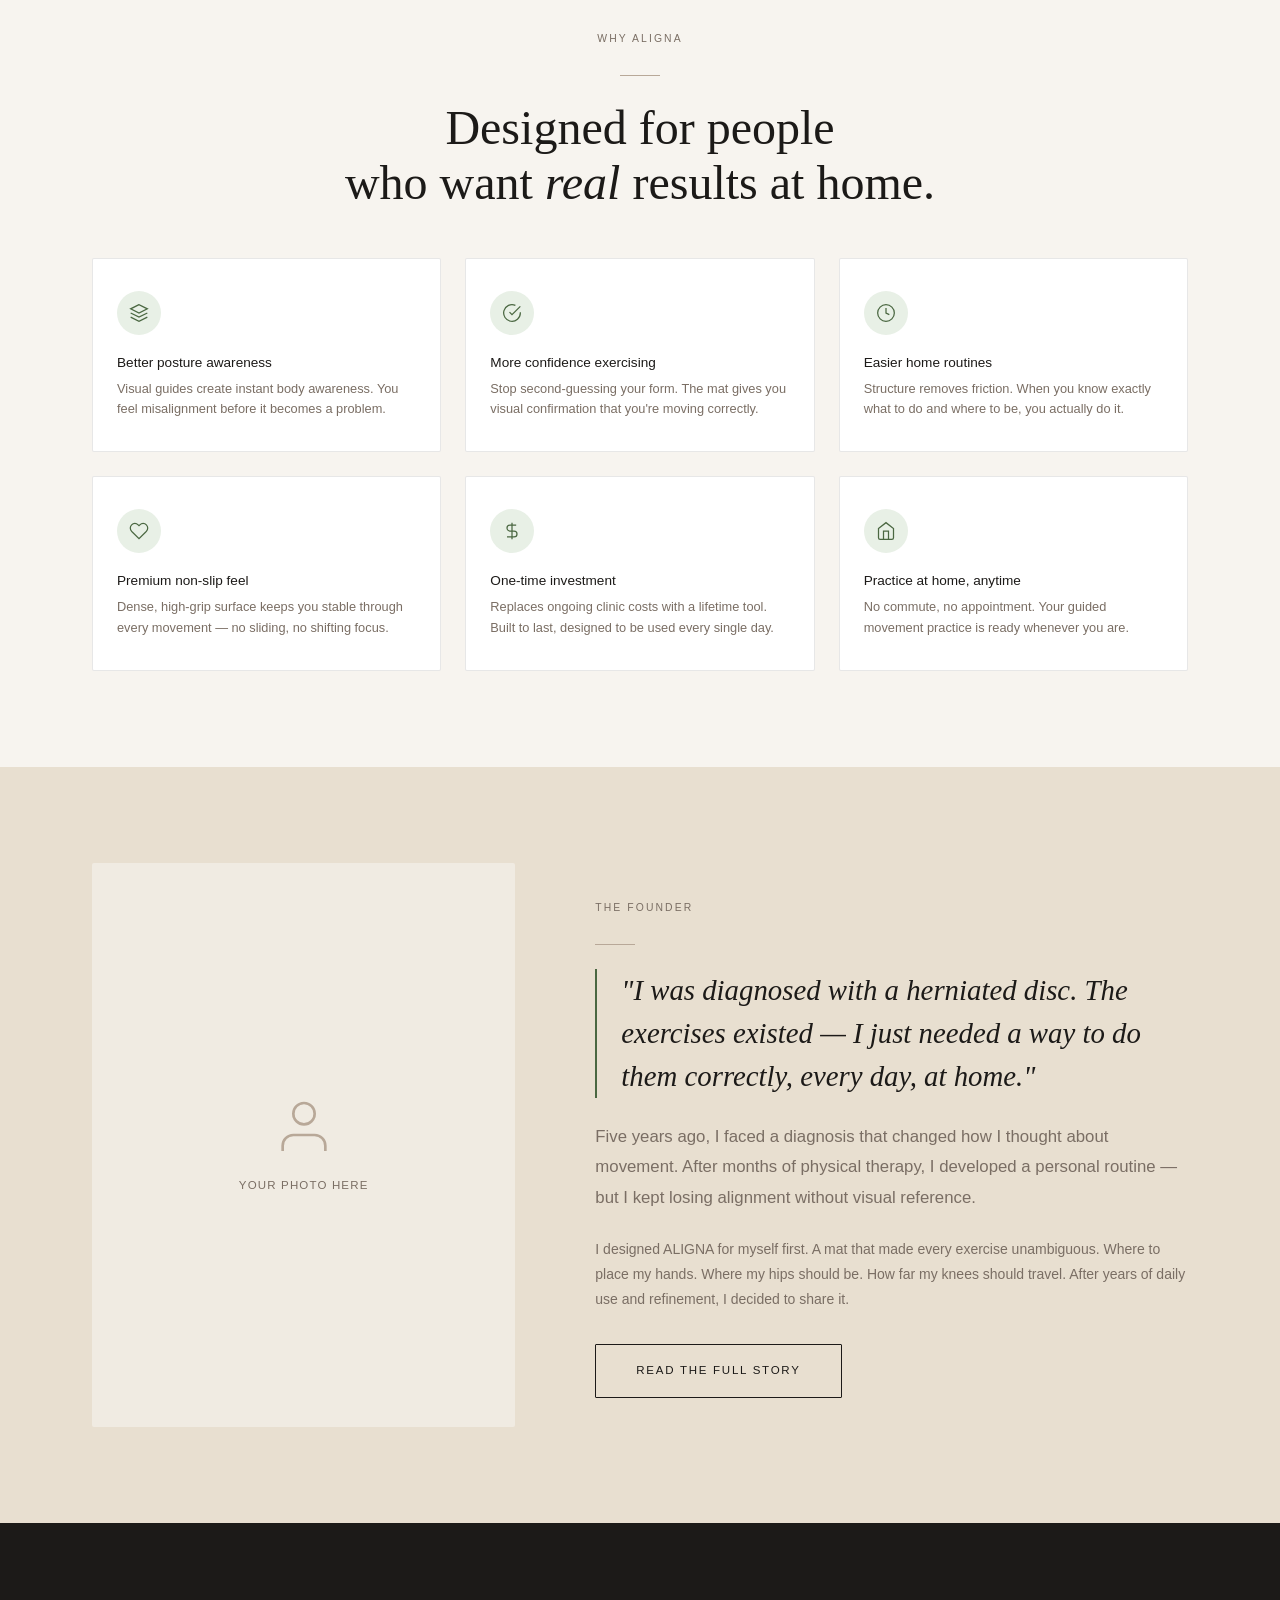
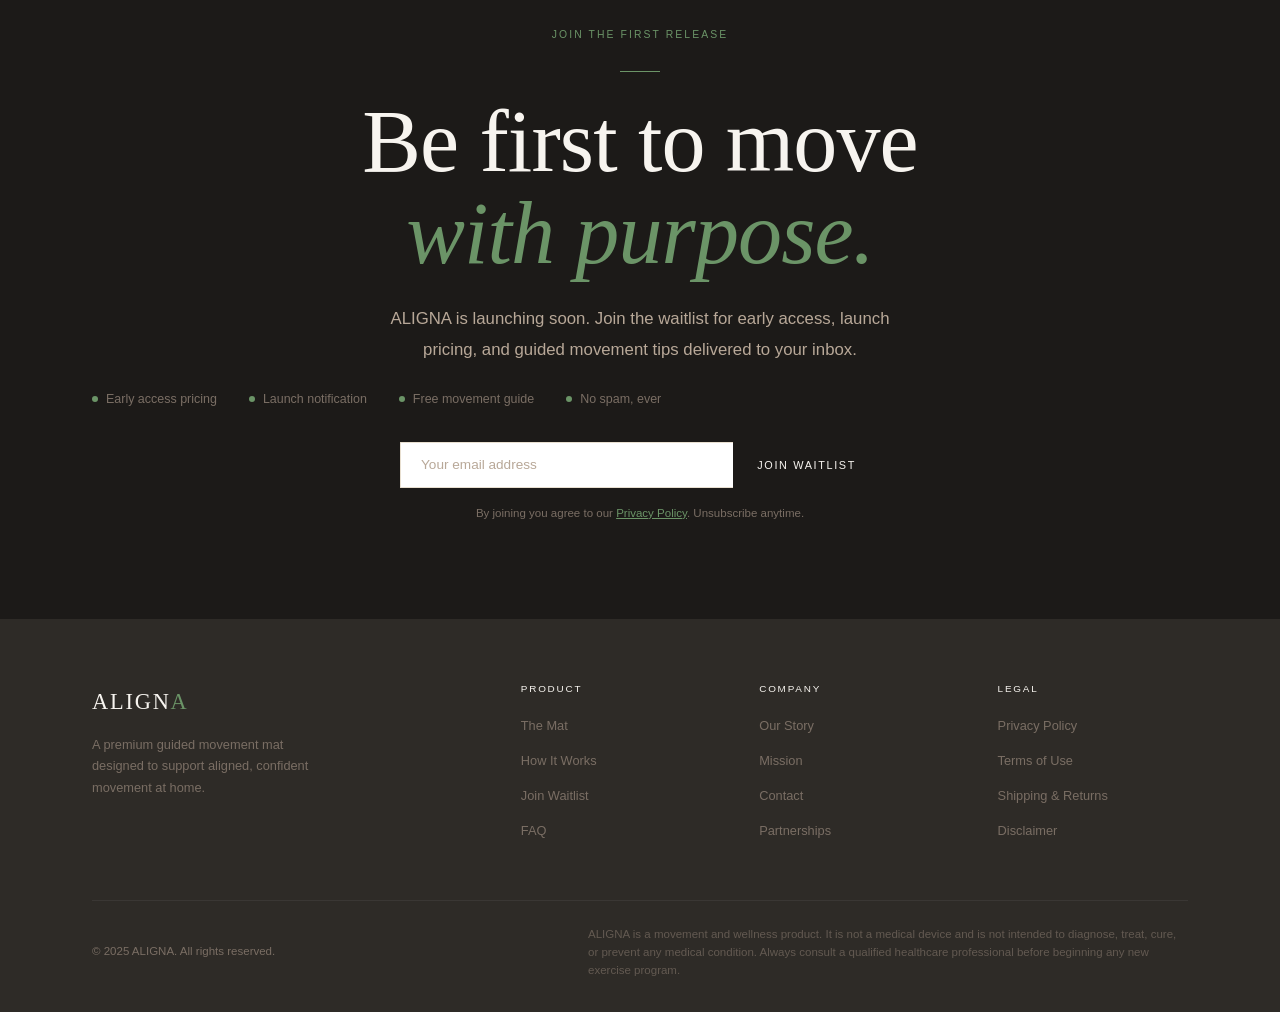
==== commit 9836d049: "Add files via upload" ====
--- a/index.html
+++ b/index.html
@@ -16,7 +16,407 @@
 <meta name="twitter:description" content="Premium alignment mat designed for lower back pain relief. Join the waitlist.">
 <link rel="canonical" href="https://www.alignamat.com/">
 <title>ALIGNA — The Guided Movement Mat for Back Pain Relief</title>
-<link rel="stylesheet" href="css/style.css">
+<style>
+/* ALIGNA — Global Stylesheet */
+
+@import url('https://fonts.googleapis.com/css2?family=Cormorant+Garamond:ital,wght@0,300;0,400;0,500;1,300;1,400&family=Jost:wght@300;400;500;600&display=swap');
+
+:root {
+  --cream: #f7f4ef;
+  --cream2: #f0ebe2;
+  --sand: #e8dfd0;
+  --bark: #b8a898;
+  --stone: #7a6e64;
+  --ink: #1c1a18;
+  --ink2: #2e2b27;
+  --accent: #4a6741;
+  --accent2: #6b9467;
+  --accent-light: #e8f0e6;
+  --white: #ffffff;
+  --line: rgba(28,26,24,0.1);
+  --line2: rgba(28,26,24,0.06);
+  --r: 2px;
+  --max: 1160px;
+  --serif: 'Cormorant Garamond', Georgia, serif;
+  --sans: 'Jost', sans-serif;
+}
+
+*, *::before, *::after { box-sizing: border-box; margin: 0; padding: 0; }
+
+html { scroll-behavior: smooth; font-size: 16px; }
+
+body {
+  background: var(--cream);
+  color: var(--ink);
+  font-family: var(--sans);
+  font-weight: 300;
+  line-height: 1.7;
+  -webkit-font-smoothing: antialiased;
+}
+
+img { max-width: 100%; display: block; }
+a { color: inherit; text-decoration: none; }
+
+/* ── TYPOGRAPHY ── */
+h1, h2, h3, h4 { font-family: var(--serif); font-weight: 400; line-height: 1.15; }
+
+.display {
+  font-family: var(--serif);
+  font-size: clamp(3rem, 7vw, 5.5rem);
+  font-weight: 300;
+  line-height: 1.05;
+  letter-spacing: -0.01em;
+}
+
+.display em { font-style: italic; color: var(--accent); }
+
+h2.section-title {
+  font-family: var(--serif);
+  font-size: clamp(2rem, 4vw, 3rem);
+  font-weight: 300;
+}
+
+.label {
+  font-family: var(--sans);
+  font-size: 0.65rem;
+  font-weight: 500;
+  letter-spacing: 0.2em;
+  text-transform: uppercase;
+  color: var(--stone);
+}
+
+.body-lg { font-size: 1.05rem; line-height: 1.8; }
+.body-sm { font-size: 0.875rem; line-height: 1.7; }
+
+/* ── LAYOUT ── */
+.container { max-width: var(--max); margin: 0 auto; padding: 0 2rem; }
+.section { padding: 6rem 0; }
+.section-sm { padding: 4rem 0; }
+
+/* ── NAV ── */
+nav {
+  position: fixed;
+  top: 0; left: 0; right: 0;
+  z-index: 100;
+  background: rgba(247,244,239,0.92);
+  backdrop-filter: blur(12px);
+  -webkit-backdrop-filter: blur(12px);
+  border-bottom: 1px solid var(--line);
+  transition: all 0.3s;
+}
+
+.nav-inner {
+  max-width: var(--max);
+  margin: 0 auto;
+  padding: 0 2rem;
+  height: 64px;
+  display: flex;
+  align-items: center;
+  justify-content: space-between;
+}
+
+.nav-logo {
+  font-family: var(--serif);
+  font-size: 1.5rem;
+  font-weight: 400;
+  letter-spacing: 0.08em;
+  color: var(--ink);
+}
+
+.nav-logo span { color: var(--accent); }
+
+.nav-links {
+  display: flex;
+  align-items: center;
+  gap: 2.5rem;
+  list-style: none;
+}
+
+.nav-links a {
+  font-size: 0.72rem;
+  font-weight: 500;
+  letter-spacing: 0.12em;
+  text-transform: uppercase;
+  color: var(--stone);
+  transition: color 0.2s;
+}
+
+.nav-links a:hover, .nav-links a.active { color: var(--ink); }
+
+.nav-cta {
+  background: var(--ink);
+  color: var(--cream) !important;
+  padding: 0.55rem 1.25rem;
+  border-radius: 1px;
+  font-size: 0.68rem !important;
+  letter-spacing: 0.15em !important;
+  transition: background 0.2s !important;
+}
+
+.nav-cta:hover { background: var(--accent) !important; color: var(--white) !important; }
+
+.nav-mobile-btn {
+  display: none;
+  background: none;
+  border: none;
+  cursor: pointer;
+  padding: 0.5rem;
+  flex-direction: column;
+  gap: 5px;
+}
+
+.nav-mobile-btn span {
+  display: block;
+  width: 22px;
+  height: 1.5px;
+  background: var(--ink);
+  transition: all 0.3s;
+}
+
+.mobile-menu {
+  display: none;
+  position: fixed;
+  top: 64px; left: 0; right: 0;
+  background: var(--cream);
+  border-bottom: 1px solid var(--line);
+  padding: 1.5rem 2rem;
+  z-index: 99;
+  flex-direction: column;
+  gap: 1.25rem;
+}
+
+.mobile-menu.open { display: flex; }
+
+.mobile-menu a {
+  font-size: 0.8rem;
+  font-weight: 500;
+  letter-spacing: 0.12em;
+  text-transform: uppercase;
+  color: var(--stone);
+}
+
+/* ── BUTTONS ── */
+.btn {
+  display: inline-flex;
+  align-items: center;
+  gap: 0.5rem;
+  font-family: var(--sans);
+  font-size: 0.72rem;
+  font-weight: 500;
+  letter-spacing: 0.15em;
+  text-transform: uppercase;
+  padding: 1rem 2.5rem;
+  border-radius: 1px;
+  border: none;
+  cursor: pointer;
+  transition: all 0.25s;
+  text-decoration: none;
+}
+
+.btn-dark {
+  background: var(--ink);
+  color: var(--cream);
+}
+
+.btn-dark:hover { background: var(--accent); color: var(--white); }
+
+.btn-outline {
+  background: transparent;
+  color: var(--ink);
+  border: 1px solid var(--ink);
+}
+
+.btn-outline:hover { background: var(--ink); color: var(--cream); }
+
+.btn-accent {
+  background: var(--accent);
+  color: var(--white);
+}
+
+.btn-accent:hover { background: var(--ink); }
+
+/* ── DECORATIVE MAT SVG ── */
+.mat-visual {
+  width: 100%;
+  max-width: 520px;
+  margin: 0 auto;
+}
+
+/* ── DIVIDER ── */
+.divider {
+  width: 40px;
+  height: 1px;
+  background: var(--bark);
+  margin: 1.5rem 0;
+}
+
+.divider-center { margin: 1.5rem auto; }
+
+/* ── PILL ── */
+.pill {
+  display: inline-block;
+  background: var(--accent-light);
+  color: var(--accent);
+  font-size: 0.65rem;
+  font-weight: 500;
+  letter-spacing: 0.15em;
+  text-transform: uppercase;
+  padding: 0.35rem 0.85rem;
+  border-radius: 20px;
+  margin-bottom: 1.25rem;
+}
+
+/* ── CARDS ── */
+.card {
+  background: var(--white);
+  border: 1px solid var(--line);
+  border-radius: var(--r);
+  padding: 2rem;
+}
+
+/* ── FORM ── */
+.email-form {
+  display: flex;
+  gap: 0;
+  max-width: 480px;
+}
+
+.email-form input {
+  flex: 1;
+  background: var(--white);
+  border: 1px solid var(--sand);
+  border-right: none;
+  color: var(--ink);
+  font-family: var(--sans);
+  font-size: 0.85rem;
+  padding: 0.9rem 1.25rem;
+  outline: none;
+  border-radius: 1px 0 0 1px;
+  transition: border-color 0.2s;
+}
+
+.email-form input:focus { border-color: var(--accent); }
+.email-form input::placeholder { color: var(--bark); }
+
+.email-form button {
+  background: var(--ink);
+  color: var(--cream);
+  border: none;
+  font-family: var(--sans);
+  font-size: 0.68rem;
+  font-weight: 500;
+  letter-spacing: 0.15em;
+  text-transform: uppercase;
+  padding: 0.9rem 1.5rem;
+  cursor: pointer;
+  border-radius: 0 1px 1px 0;
+  transition: background 0.2s;
+  white-space: nowrap;
+}
+
+.email-form button:hover { background: var(--accent); }
+
+/* ── FOOTER ── */
+footer {
+  background: var(--ink2);
+  color: var(--bark);
+  padding: 4rem 0 2rem;
+}
+
+.footer-grid {
+  display: grid;
+  grid-template-columns: 2fr 1fr 1fr 1fr;
+  gap: 3rem;
+  margin-bottom: 3rem;
+}
+
+.footer-brand { }
+.footer-logo {
+  font-family: var(--serif);
+  font-size: 1.4rem;
+  color: var(--cream);
+  letter-spacing: 0.08em;
+  margin-bottom: 0.75rem;
+}
+
+.footer-logo span { color: var(--accent2); }
+.footer-tagline { font-size: 0.8rem; color: var(--stone); line-height: 1.7; max-width: 220px; }
+
+.footer-col h4 {
+  font-family: var(--sans);
+  font-size: 0.62rem;
+  font-weight: 500;
+  letter-spacing: 0.18em;
+  text-transform: uppercase;
+  color: var(--cream);
+  margin-bottom: 1rem;
+}
+
+.footer-col ul { list-style: none; }
+.footer-col ul li { margin-bottom: 0.5rem; }
+.footer-col ul li a { font-size: 0.8rem; color: var(--stone); transition: color 0.2s; }
+.footer-col ul li a:hover { color: var(--cream); }
+
+.footer-bottom {
+  border-top: 1px solid rgba(255,255,255,0.06);
+  padding-top: 1.5rem;
+  display: flex;
+  align-items: center;
+  justify-content: space-between;
+  flex-wrap: wrap;
+  gap: 1rem;
+}
+
+.footer-bottom p { font-size: 0.72rem; color: var(--stone); }
+.footer-disclaimer { font-size: 0.65rem; color: var(--stone); opacity: 0.7; max-width: 600px; line-height: 1.6; }
+
+/* ── ANIMATIONS ── */
+@keyframes fadeUp {
+  from { opacity: 0; transform: translateY(24px); }
+  to { opacity: 1; transform: translateY(0); }
+}
+
+@keyframes fadeIn {
+  from { opacity: 0; }
+  to { opacity: 1; }
+}
+
+@keyframes drawLine {
+  from { stroke-dashoffset: 1000; }
+  to { stroke-dashoffset: 0; }
+}
+
+.fade-up { animation: fadeUp 0.8s ease both; }
+.fade-up-2 { animation: fadeUp 0.8s 0.15s ease both; }
+.fade-up-3 { animation: fadeUp 0.8s 0.3s ease both; }
+.fade-up-4 { animation: fadeUp 0.8s 0.45s ease both; }
+.fade-in { animation: fadeIn 1s ease both; }
+
+/* Scroll reveal */
+.reveal {
+  opacity: 0;
+  transform: translateY(30px);
+  transition: opacity 0.7s ease, transform 0.7s ease;
+}
+.reveal.visible { opacity: 1; transform: none; }
+
+/* ── RESPONSIVE ── */
+@media (max-width: 900px) {
+  .nav-links { display: none; }
+  .nav-mobile-btn { display: flex; }
+  .footer-grid { grid-template-columns: 1fr 1fr; gap: 2rem; }
+  .section { padding: 4rem 0; }
+}
+
+@media (max-width: 600px) {
+  .container { padding: 0 1.25rem; }
+  .footer-grid { grid-template-columns: 1fr; }
+  .email-form { flex-direction: column; }
+  .email-form input { border-right: 1px solid var(--sand); border-bottom: none; border-radius: 1px 1px 0 0; }
+  .email-form button { border-radius: 0 0 1px 1px; padding: 0.9rem; }
+}
+
+</style>
 
 <!-- Product Schema Markup -->
 <script type="application/ld+json">
@@ -898,6 +1298,88 @@
   </div>
 </footer>
 
-<script src="js/main.js"></script>
+<script>
+// ALIGNA — Shared JavaScript
+
+// Mobile menu
+const mobileBtn = document.querySelector('.nav-mobile-btn');
+const mobileMenu = document.querySelector('.mobile-menu');
+if (mobileBtn && mobileMenu) {
+  mobileBtn.addEventListener('click', () => {
+    mobileMenu.classList.toggle('open');
+  });
+  document.addEventListener('click', e => {
+    if (!mobileBtn.contains(e.target) && !mobileMenu.contains(e.target)) {
+      mobileMenu.classList.remove('open');
+    }
+  });
+}
+
+// Active nav link
+const currentPage = window.location.pathname.split('/').pop() || 'index.html';
+document.querySelectorAll('.nav-links a, .mobile-menu a').forEach(link => {
+  if (link.getAttribute('href') === currentPage) link.classList.add('active');
+});
+
+// Scroll reveal
+const revealObserver = new IntersectionObserver((entries) => {
+  entries.forEach((entry, i) => {
+    if (entry.isIntersecting) {
+      entry.target.style.transitionDelay = (entry.target.dataset.delay || 0) + 'ms';
+      entry.target.classList.add('visible');
+      revealObserver.unobserve(entry.target);
+    }
+  });
+}, { threshold: 0.12 });
+
+document.querySelectorAll('.reveal').forEach(el => revealObserver.observe(el));
+
+// Email form handler
+document.querySelectorAll('.email-form').forEach(form => {
+  form.addEventListener('submit', e => {
+    e.preventDefault();
+    const input = form.querySelector('input[type="email"]');
+    const btn = form.querySelector('button');
+    if (!input.value || !input.value.includes('@')) {
+      input.style.borderColor = '#c94040';
+      setTimeout(() => input.style.borderColor = '', 2000);
+      return;
+    }
+    // Replace this with your actual email service (Mailchimp, ConvertKit, etc.)
+    btn.textContent = 'Thank you!';
+    btn.style.background = '#4a6741';
+    input.value = '';
+    setTimeout(() => {
+      btn.textContent = 'Join Waitlist';
+      btn.style.background = '';
+    }, 4000);
+  });
+});
+
+// FAQ accordion
+document.querySelectorAll('.faq-item').forEach(item => {
+  const q = item.querySelector('.faq-q');
+  const a = item.querySelector('.faq-a');
+  const icon = item.querySelector('.faq-icon');
+  if (q && a) {
+    q.addEventListener('click', () => {
+      const open = item.classList.contains('open');
+      document.querySelectorAll('.faq-item').forEach(i => {
+        i.classList.remove('open');
+        const ia = i.querySelector('.faq-a');
+        const ii = i.querySelector('.faq-icon');
+        if (ia) ia.style.maxHeight = null;
+        if (ii) ii.textContent = '+';
+      });
+      if (!open) {
+        item.classList.add('open');
+        a.style.maxHeight = a.scrollHeight + 'px';
+        if (icon) icon.textContent = '−';
+      }
+    });
+  }
+});
+
+</script>
 </body>
 </html>
